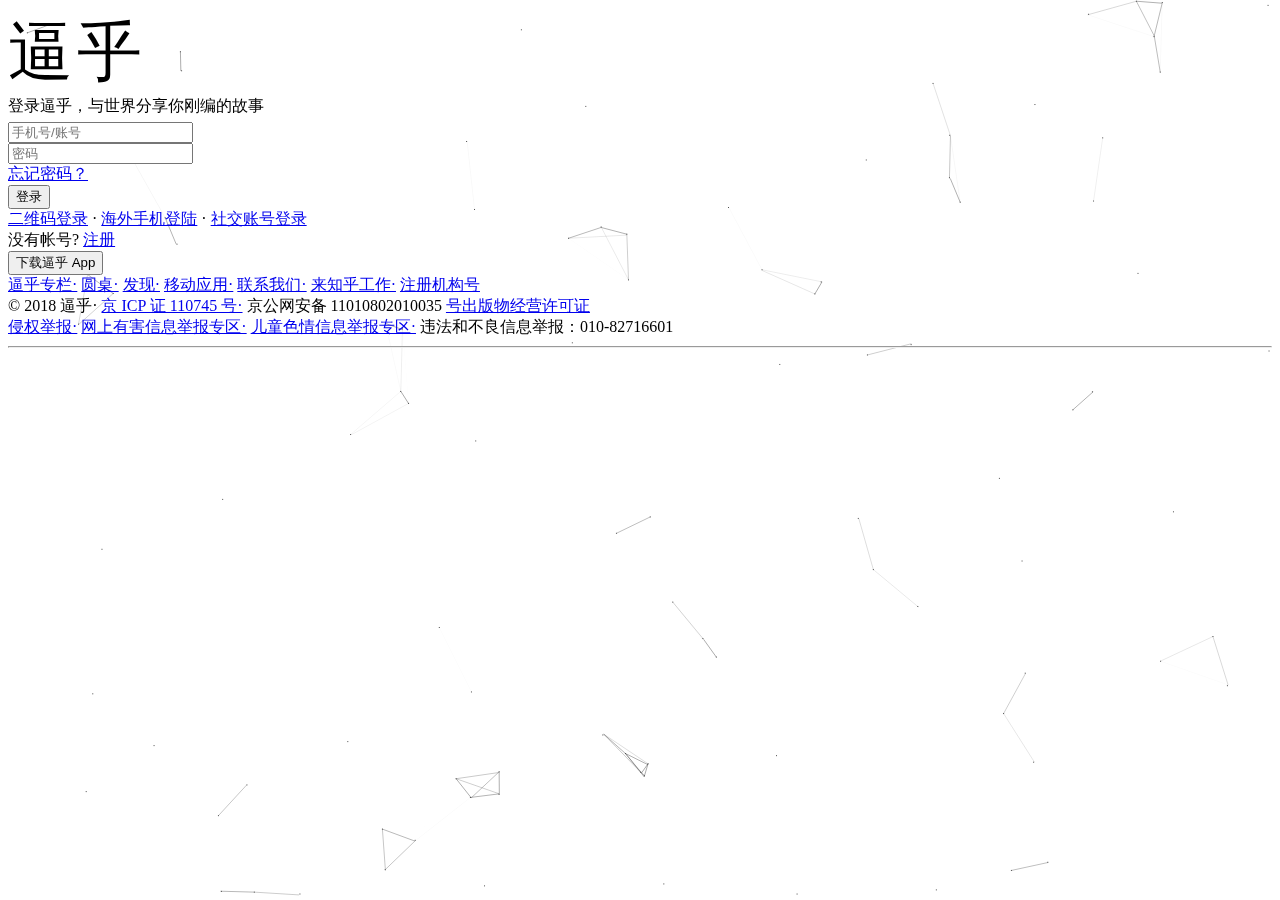
==== login.html @ 13746185 "Add files via upload" ====
<!DOCTYPE html>
<html>

	<head>
		<meta charset="utf-8" />
		<title>逼乎 - 编出更好的故事</title>
		<link rel="shortcut icon" type="image/x-icon" href="favicon.ico">
		<link rel="stylesheet" type="text/css" href="css/login.css">
		<script type="text/javascript" src="js/index.js"></script>
	</head>

	<body>
		<!-- 背景动画 -->
		<canvas id="c_n9" width="1920" height="990" style="position: fixed; top: 0px; left: 0px; z-index: -1; opacity: 0.5;"></canvas>
		<script src="js/canvas-nest.min.js"></script>
		
		<div class="content">
			<div class="main">
				<div class="SignHeader" style="padding-bottom:5px;">
					<span style="font-size:65px ;">逼</span>
					<span style="font-size:65px ;">乎</span>
					<div class="Signslogen"> 登录逼乎，与世界分享你刚编的故事</div>
				</div>
				<div class="tel">
					<div class="userName"><input type="text" placeholder="手机号/账号"  id="phone" /></div>
				</div>
				<div class="mess">
					<div class="passWord"><input type="text" placeholder="密码" /></div>
					<div class="getmess" onclick="upperCase()" >
						<a href="#">忘记密码？</a>
					</div>
				</div>
				<!--<div class="voice">
					<a href="#">接收语音验证码</a>
				</div>-->
				<a href="index.html">
					<button class="register" onclick="login()">登录</button>
				</a>
				<div class="zhuce">
					<div class="log">
						<a href="#">二维码登录</a>
						<span> ·  </span>
						<a href="#">海外手机登陆</a>
						<span> · </span>
						<a href="#">社交账号登录</a>
					</div>
					<!--<div class="jigouhao">
						<a href="#">注册机构号</a>
					</div>-->
				</div>
				<div class="login">
					<div class="logina">没有帐号?
						<a href="join.html">注册</a>
					</div>
				</div>
			</div>
			<button class="download">				下载逼乎 App			</button>
			<div class="foot">
				<div class="one">
					<a href="#" target="_blank">逼乎专栏·</a>
					<a href="#" target="_blank">圆桌·</a>
					<a href="#" target="_blank">发现·</a>
					<a href="#" target="_blank">移动应用·</a>
					<a href="#" target="_blank">联系我们·</a>
					<a href="#" target="_blank">来知乎工作·</a>
					<a href="#" target="_blank">注册机构号</a>
				</div>
				<div class="two"> &copy; 2018 逼乎·
					<a href="#" target="_blank">京 ICP 证 110745 号·</a> 京公网安备 11010802010035
					<a href="#" target="_blank">号出版物经营许可证</a>
				</div>
				<div class="three">
					<a href="#" target="_blank">侵权举报·</a>
					<a href="#" target="_blank">网上有害信息举报专区·</a>
					<a href="#" target="_blank">儿童色情信息举报专区·</a> 违法和不良信息举报：010-82716601 </div>
				<hr />
			</div>
		</div>
	</body>

</html>
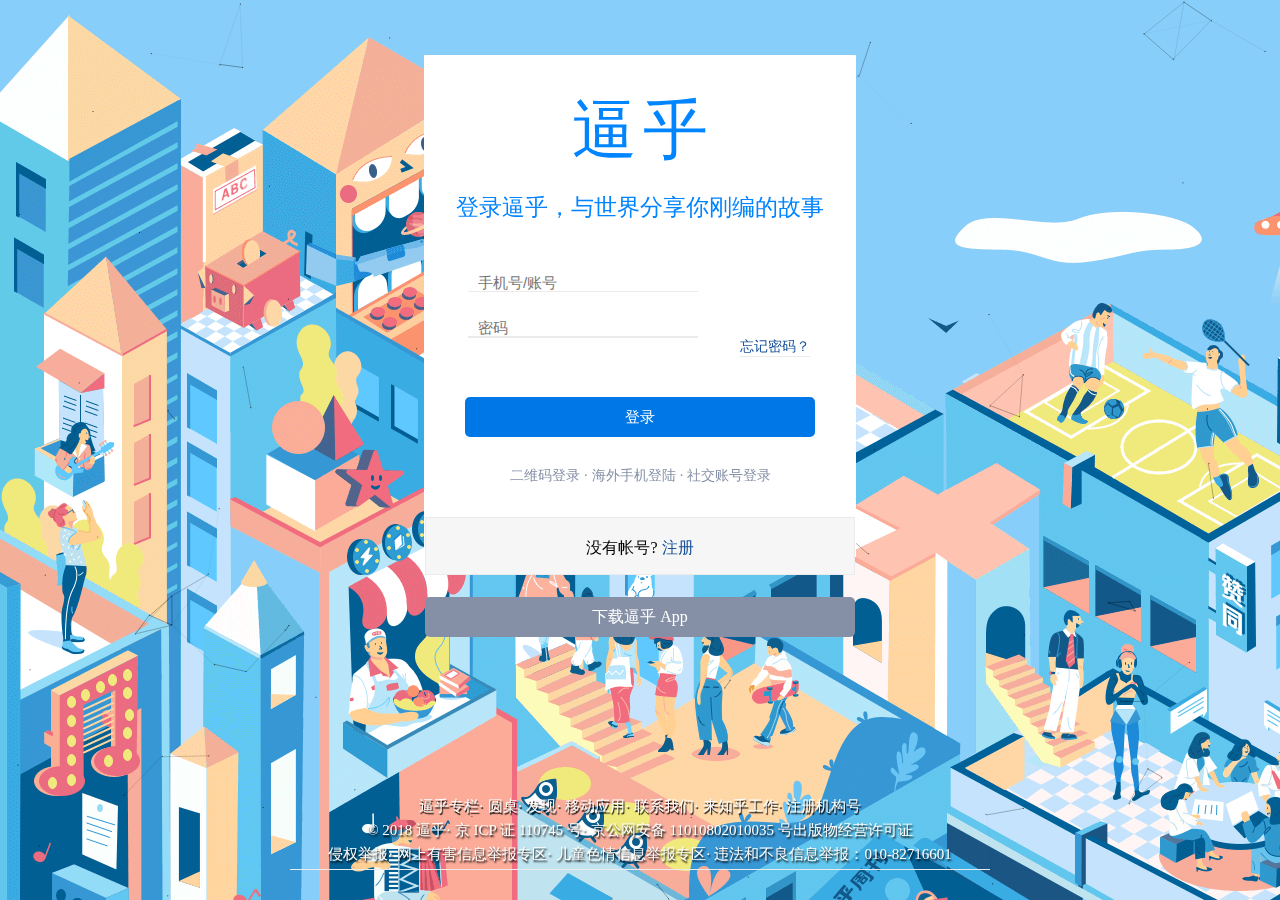
==== commit 02a350c5: "Add files via upload" ====
--- a/login.html
+++ b/login.html
@@ -33,7 +33,7 @@
 				<!--<div class="voice">
 					<a href="#">接收语音验证码</a>
 				</div>-->
-				<a href="index.html">
+				<a href="home.html">
 					<button class="register" onclick="login()">登录</button>
 				</a>
 				<div class="zhuce">
@@ -50,7 +50,7 @@
 				</div>
 				<div class="login">
 					<div class="logina">没有帐号?
-						<a href="join.html">注册</a>
+						<a href="index.html">注册</a>
 					</div>
 				</div>
 			</div>
--- a/css/login.css
+++ b/css/login.css
@@ -0,0 +1,222 @@
+			* {
+				margin: 0;
+				padding: 0;
+				background-repeat: no-repeat;
+				background-attachment: fixed;
+				text-align: center;
+			}
+			
+			body {
+				background-image: url(../images/bg.png);
+				background-color: lightskyblue;
+			}
+			
+			.main {
+				margin: 55px auto 30px auto;
+				height: 500px;
+				width: 430px;
+				border: 1px solid white;
+				background-color: white;
+			}
+			
+			.SignHeader {
+				margin: 30px auto 0 auto;
+				color: #0084FF;
+				font-family: "黑体";
+				font-size: 23px;
+			}
+			
+			.Signslogen {
+				margin: 18px auto 38px auto;
+			}
+			
+			.download {
+				background-color: #8590A6;
+				color: white;
+				font-family: "微软雅黑";
+				font-size: 16px;
+				margin: 10px auto;
+				width: 430px;
+				height: 40px;
+				cursor: pointer;
+				border-radius: 5px;
+				border: none;
+			}
+			
+			.tel {}
+			
+			.num {
+				margin: auto 0 auto 33px;
+				float: left;
+				height: 45px;
+				width: 150px;
+			}
+			
+			.userName {
+				float: right;
+				height: 45px;
+				width: 387px;
+				text-align: left;
+			}
+			 input::-webkit-input-placeholder {
+
+         font-size: 15px;
+         /* placeholder位置  */
+         text-align: left;
+    }
+			
+			.mess {
+				width: 450px;
+				height: 60px;
+			}
+			
+			.passWord {
+				margin: auto 43px;
+				border: 0 solid #EBEBEB;
+				border-bottom: 1px solid #EBEBEB;
+				float: left;
+			}
+			
+			.getmess {
+				margin: auto 65px auto auto;
+				border: 0 solid #EBEBEB;
+				border-bottom: 1px solid #EBEBEB;
+				float: right;
+				font-size: 14px;
+				/*color:#175199;*/
+			}
+			
+			.voice {
+				float: right;
+				margin: 30px 45px 30px auto;
+				font-size: 14px;
+			}
+			
+			.register {
+				margin: 40px 0px auto;
+				width: 350px;
+				height: 40px;
+				font-size: 15px;
+				background-color: #0077E6;
+				color: white;
+				cursor: pointer;
+				border-radius: 5px;
+				border: none;
+			}
+			
+			.zhuce {
+				margin: 30px auto 80px 45px;
+				font-size: 14px;
+			}
+			
+			.log {
+				margin-left:40px;
+				float: left;
+				color: #8590A6;
+			}
+			
+			.jigouhao {
+				float: right;
+				margin: auto 40px auto auto;
+				color: #175199;
+			}
+			
+			.getmess a:link,
+			.getmess a:visited,
+			.getmess a:active,
+			.getmess a:hover,
+			.login a:link,
+			.login a:visited,
+			.login a:active,
+			.login a:hover,
+			.jigouhao a:link,
+			.jigouhao a:visited,
+			.jigouhao a:active,
+			.jigouhao a:hover {
+				text-decoration: none;
+				color: #175199;
+			}
+			
+			.voice a:link,
+			.voice a:visited,
+			.voice a:active,
+			.voice a:hover,
+			.log a:link,
+			.log a:visited,
+			.log a:active,
+			.log a:hover {
+				text-decoration: none;
+				color: #8590A6;
+			}
+			
+			.login {
+				height: 56px;
+				background-color: #F6F6F6;
+				border: 1px solid #ebebeb;
+			}
+			
+			.logina {
+				font-family: "微软雅黑";
+				font-size: 16px;
+				margin: 20px auto auto auto;
+			}
+			
+			.foot {
+				font-size: 15px;
+				font-family: "微软雅黑";
+				color: white;
+				margin: auto;
+				width: 700px;
+				height: 50px;
+				margin-top: 150px;
+			}
+			
+			.foot a:link {
+				color: white;
+				text-decoration: none;
+			}
+			
+			.foot a:visited {
+				color: white;
+			}
+			
+			.font a:active,
+			.font a:hover {
+				/*未知原因 无效*/
+				color: red;
+				text-decoration: underline;
+			}
+			
+			hr {
+				/*设置默认横线必须加height并设边框为零*/
+				background-color: #EBEBEB;
+				height: 1px;
+				border: 0;
+			}
+			
+			.one {
+				text-shadow: 1px 2px 1px #000;
+				margin: 80px auto 5px;
+				auto;
+			}
+			
+			.two,
+			.three {
+				text-shadow: 1px 2px 2px #000;
+				margin: 5px auto;
+			}
+			
+			input {
+				border: 0;
+				border-bottom: 1px solid #EBEBEB;
+				padding: 10px 0 0 10px;
+				text-align: left;
+			}
+			
+			.userName input {
+				width: 220px;
+			}
+			
+			.passWord input {
+				width: 220px;
+			}